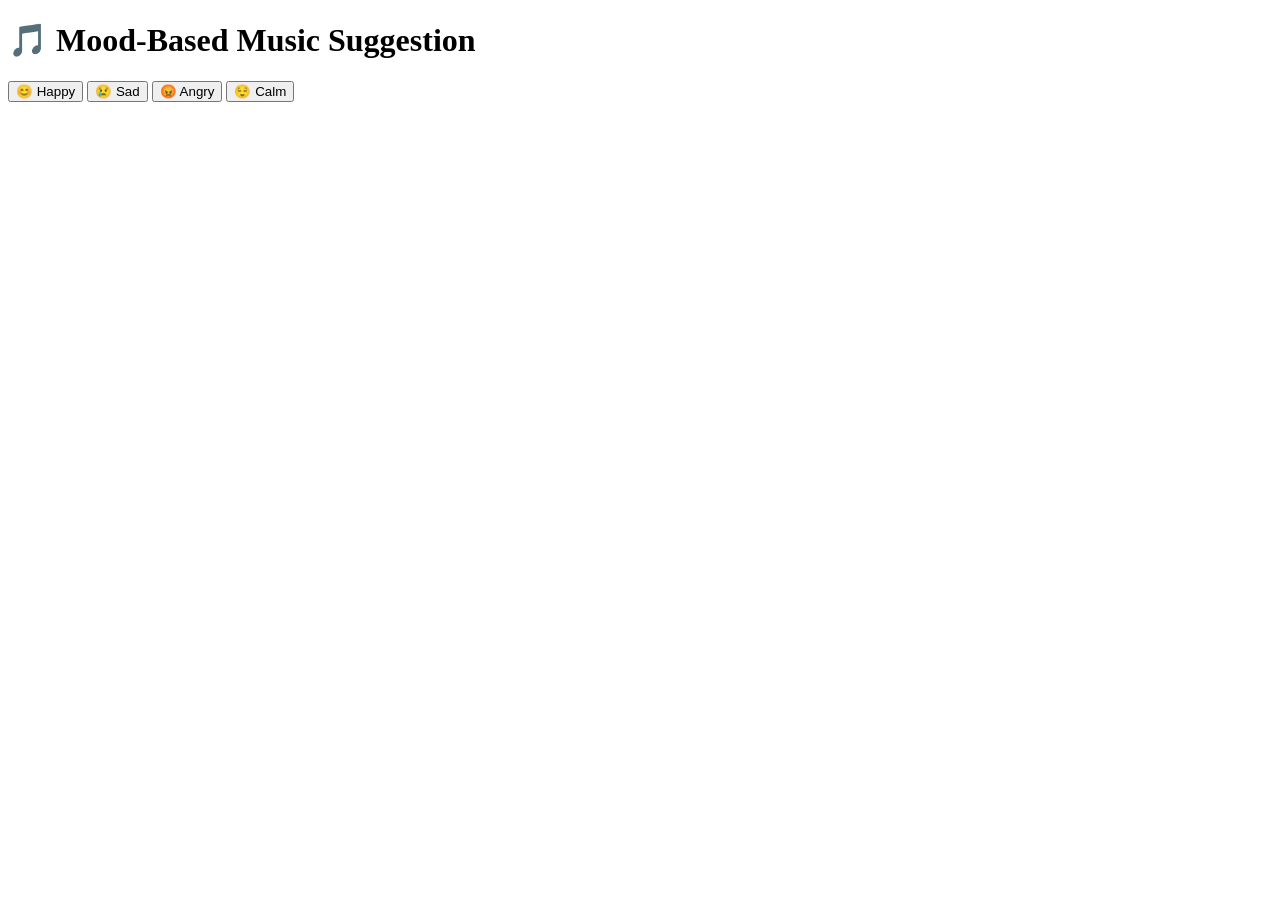
==== index.html @ 0cab302f "added index.html" ====
<!DOCTYPE html>
<html lang="en">
<head>
  <meta charset="UTF-8" />
  <meta name="viewport" content="width=device-width, initial-scale=1.0" />
  <title>Mood Music</title>
  <link rel="stylesheet" href="styles.css" />
</head>
<body>
  <div class="container">
    <h1>🎵 Mood-Based Music Suggestion</h1>
    <div class="moods">
      <button onclick="showMusic('happy')">😊 Happy</button>
      <button onclick="showMusic('sad')">😢 Sad</button>
      <button onclick="showMusic('angry')">😡 Angry</button>
      <button onclick="showMusic('calm')">😌 Calm</button>
    </div>
    <div id="musicList" class="music-list"></div>
  </div>
  <script src="script.js"></script>
</body>
</html>
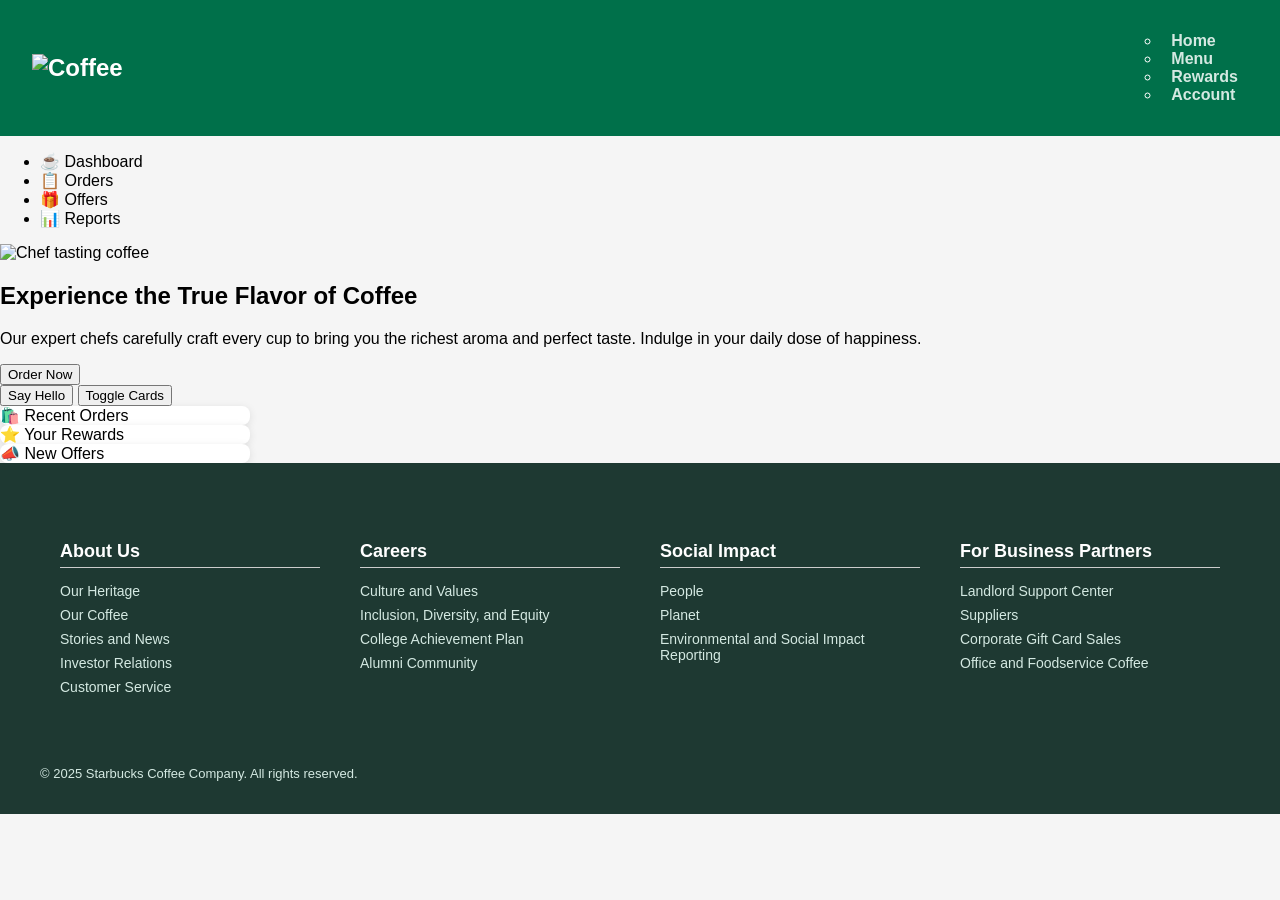
==== commit b16b6692: "upated file" ====
--- a/index.html
+++ b/index.html
@@ -2,21 +2,116 @@
 <html lang="en">
 <head>
   <meta charset="UTF-8" />
-  <meta name="viewport" content="width=device-width, initial-scale=1.0" />
-  <title>Mood Music</title>
-  <link rel="stylesheet" href="styles.css" />
+  <meta name="viewport" content="width=device-width, initial-scale=1.0"/>
+  <title>Starbucks Dashboard</title>
+  <link rel="stylesheet" href="style.css" />
+  <link href="https://fonts.googleapis.com/css2?family=Zilla+Slab:wght@400;700&display=swap" rel="stylesheet">
 </head>
 <body>
-  <div class="container">
-    <h1>🎵 Mood-Based Music Suggestion</h1>
-    <div class="moods">
-      <button onclick="showMusic('happy')">😊 Happy</button>
-      <button onclick="showMusic('sad')">😢 Sad</button>
-      <button onclick="showMusic('angry')">😡 Angry</button>
-      <button onclick="showMusic('calm')">😌 Calm</button>
+       
+   <header>
+    <div class="logo">
+        <img src="https://www.starbucks.in/assets/icon/logo.png" alt="Coffee" /></div>
+    <nav>
+      <ul>
+      <nav>
+  <ul>
+    <li><a href="index.html">Home</a></li>
+    <li><a href="menu.html">Menu</a></li>
+    <li><a href="Rewards.html">Rewards</a></li>
+    <li><a href="account.html">Account</a></li>
+  </ul>
+</nav>
+
+      </ul>
+    </nav>
+  </header>
+  </header>
+
+  <div class="main-container">
+    <aside>
+      <ul>
+        <li>☕ Dashboard</li>
+        <li>📋 Orders</li>
+        <li>🎁 Offers</li>
+        <li>📊 Reports</li>
+      </ul>
+    </aside>
+
+    <main>
+      <!-- Hero Section -->
+     
+      <!-- Hero Section -->
+
+ <section class="hero">
+  <div class="hero-image">
+    <img src="https://images.unsplash.com/photo-1509042239860-f550ce710b93?auto=format&fit=crop&w=600&q=80" alt="Chef tasting coffee" />
+  </div>
+  <div class="hero-text">
+    <h1>Experience the True Flavor of Coffee</h1>
+    <p>Our expert chefs carefully craft every cup to bring you the richest aroma and perfect taste. Indulge in your daily dose of happiness.</p>
+    <button>Order Now</button>
+  </div>
+</section>
+
+
+
+
+
+      <!-- Buttons -->
+      <div class="button-container">
+        <button onclick="greetUser()">Say Hello</button>
+        <button onclick="toggleCards()">Toggle Cards</button>
+      </div>
+
+      <!-- Cards -->
+      <div class="cards">
+        <div class="card">🛍️ Recent Orders</div>
+        <div class="card">⭐ Your Rewards</div>
+        <div class="card">📣 New Offers</div>
+      </div>
+    </main>
+  </div>
+   <footer class="starbucks-footer">
+  <div class="footer-container">
+    <div class="footer-column">
+      <h3>About Us</h3>
+      <p>Our Heritage</p>
+      <p>Our Coffee</p>
+      <p>Stories and News</p>
+      <p>Investor Relations</p>
+      <p>Customer Service</p>
     </div>
-    <div id="musicList" class="music-list"></div>
+
+    <div class="footer-column">
+      <h3>Careers</h3>
+      <p>Culture and Values</p>
+      <p>Inclusion, Diversity, and Equity</p>
+      <p>College Achievement Plan</p>
+      <p>Alumni Community</p>
+    </div>
+
+    <div class="footer-column">
+      <h3>Social Impact</h3>
+      <p>People</p>
+      <p>Planet</p>
+      <p>Environmental and Social Impact Reporting</p>
+    </div>
+
+    <div class="footer-column">
+      <h3>For Business Partners</h3>
+      <p>Landlord Support Center</p>
+      <p>Suppliers</p>
+      <p>Corporate Gift Card Sales</p>
+      <p>Office and Foodservice Coffee</p>
+    </div>
+
+
+  <div class="footer-bottom">
+    <p>© 2025 Starbucks Coffee Company. All rights reserved.</p>
   </div>
+
+</footer>
   <script src="script.js"></script>
 </body>
-</html>
+</html>
--- a/style.css
+++ b/style.css
@@ -0,0 +1,192 @@
+body {
+  font-family: Arial, sans-serif;
+  margin: 0;
+  background: #f5f5f5;
+}
+
+header {
+  background-color: #00704A;
+  color: white;
+  padding: 1rem 2rem;
+  display: flex;
+  justify-content: space-between;
+  align-items: center;
+}
+
+header .logo {
+  font-size: 1.5rem;
+  font-weight: bold;
+}
+
+header nav a {
+  margin: 0 10px;
+  text-decoration: none;
+  color: #d4e9e2;
+  font-weight: bold;
+  transition: color 0.3s;
+}
+
+header nav a:hover {
+  color: #ffffff;
+  border-bottom: 2px solid #ffffff;
+}
+
+.search {
+  padding: 5px 10px;
+  font-size: 16px;
+}
+
+.section {
+  padding: 20px;
+}
+
+h2 {
+  margin-bottom: 10px;
+  color: #333;
+}
+
+.card-row {
+  display: flex;
+  justify-content: center;
+  flex-wrap: wrap;
+  gap: 20px;
+}
+
+.card {
+  background: white;
+  border-radius: 8px;
+  width: 250px;
+  box-shadow: 0 2px 8px rgba(0, 0, 0, 0.1);
+  overflow: hidden;
+}
+
+.card img {
+  width: 100%;
+  height: 150px;
+  object-fit: cover;
+}
+
+.card-content {
+  padding: 15px;
+}
+
+.card-content h3 {
+  margin: 0 0 10px;
+  font-size: 18px;
+}
+
+.card-content p {
+  font-size: 14px;
+  color: #666;
+}
+
+.add-button {
+  background: #00754a;
+  color: white;
+  border: none;
+  padding: 10px 15px;
+  margin: 10px 0;
+  border-radius: 5px;
+  cursor: pointer;
+  width: 100%;
+}
+
+.add-button:hover {
+  background: #005c38;
+}
+
+.starbucks-footer {
+  background-color: #1e3932;
+  color: #fff;
+  padding: 40px 20px 20px;
+  font-family: 'Segoe UI', sans-serif;
+}
+
+.footer-container {
+  display: flex;
+  flex-wrap: wrap;
+  justify-content: space-between;
+  max-width: 1200px;
+  margin: auto;
+}
+
+.footer-column {
+  flex: 1 1 200px;
+  margin: 20px;
+}
+
+.footer-column h3 {
+  font-size: 18px;
+  margin-bottom: 15px;
+  color: #ffffff;
+  border-bottom: 1px solid #ccc;
+  padding-bottom: 5px;
+}
+
+.footer-column p {
+  margin: 8px 0;
+  font-size: 14px;
+  color: #d4e9e2;
+  cursor: pointer;
+}
+
+.footer-column p:hover {
+  text-decoration: underline;
+}
+
+.social-icons a img {
+  width: 30px;
+  margin-right: 10px;
+  border-radius: 5px;
+}
+
+.store-link {
+  display: inline-block;
+  margin-top: 10px;
+  color: #d4e9e2;
+  background-color: #00754a;
+  padding: 6px 12px;
+  text-decoration: none;
+  border-radius: 4px;
+  font-size: 14px;
+}
+
+.store-link:hover {
+  background-color: #00573f;
+}
+
+.footer-bottom {
+  text-align: center;
+  margin-top: 30px;
+  font-size: 13px;
+  color: #d4e9e2;
+}
+
+.toast {
+  visibility: hidden;
+  min-width: 250px;
+  background-color: #00754a;
+  color: white;
+  text-align: center;
+  border-radius: 8px;
+  padding: 16px;
+  position: fixed;
+  z-index: 1000;
+  left: 50%;
+  bottom: 30px;
+  transform: translateX(-50%);
+  font-size: 16px;
+  opacity: 0;
+  transition: opacity 0.5s, bottom 0.5s;
+}
+
+.toast.show {
+  visibility: visible;
+  opacity: 1;
+  bottom: 50px;
+}
+.add-button:disabled {
+  background-color: #888;
+  color: #eee;
+  cursor: not-allowed;
+}
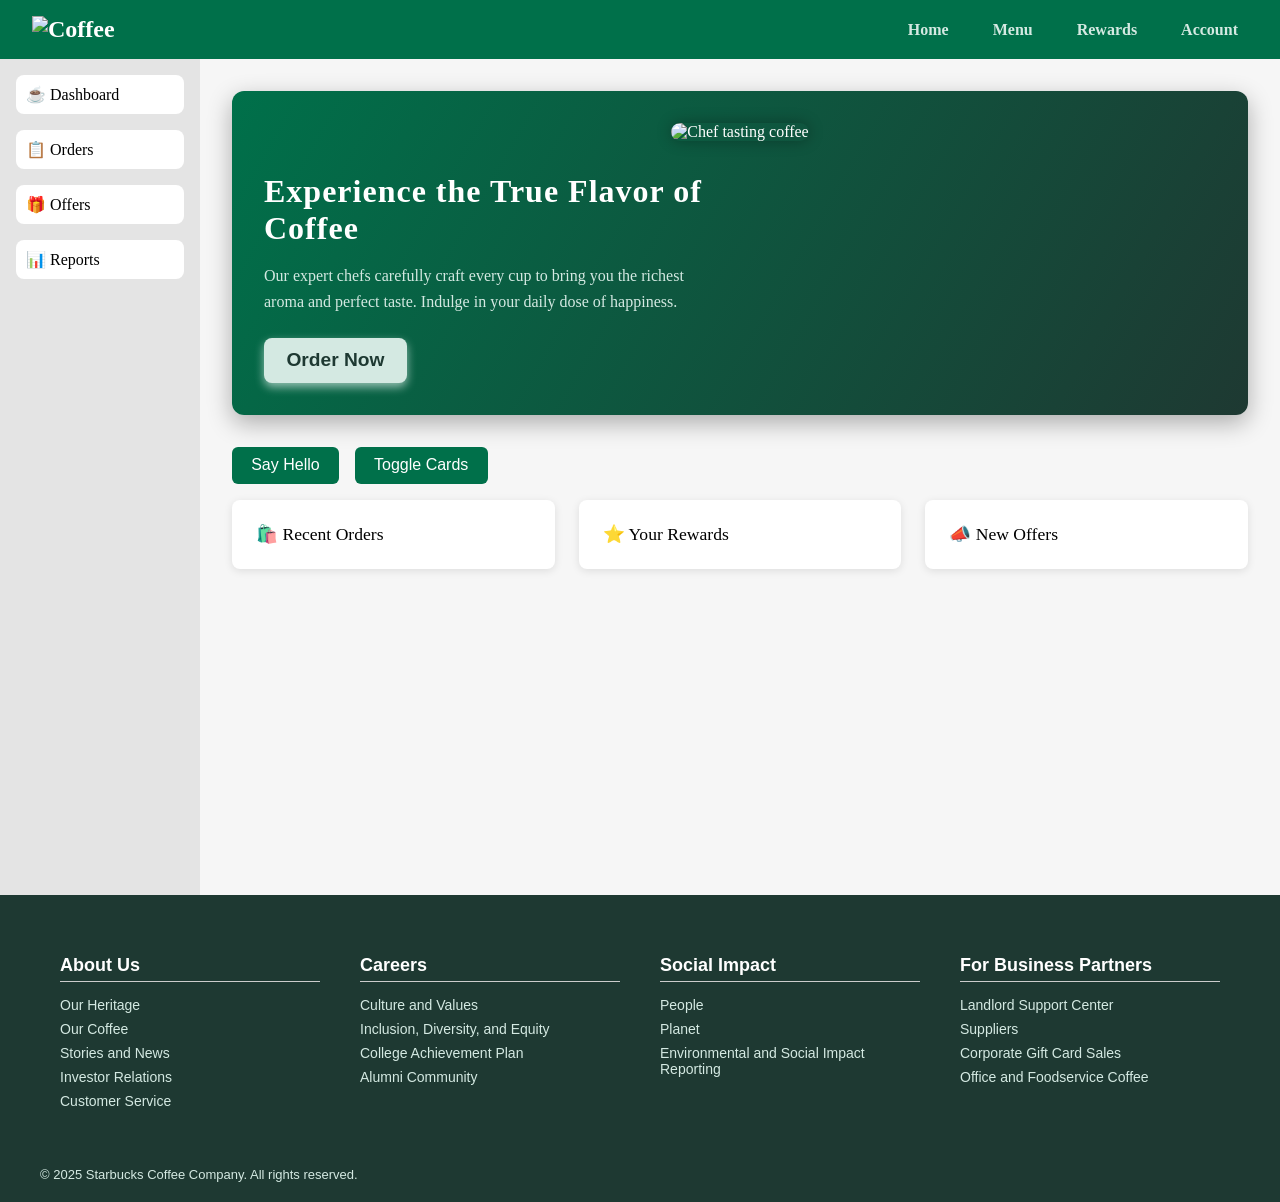
==== commit 1b0cb025: "Merge branch 'kishy-ui-design' into sonimusic" ====
--- a/index.html
+++ b/index.html
@@ -1,3 +1,4 @@
+
 <!DOCTYPE html>
 <html lang="en">
 <head>
@@ -114,4 +115,5 @@
 </footer>
   <script src="script.js"></script>
 </body>
-</html>+</html>
+
--- a/style.css
+++ b/style.css
@@ -1,4 +1,363 @@
+ /* Reset */
+* {
+  margin: 0;
+  padding: 0;
+  box-sizing: border-box;
+}
+
+/* Fonts */
 body {
+
+  font-family: 'Zilla Slab', serif;
+  background: #f6f6f6;
+}
+
+/* Header */
+header {
+  background-color: #00704A;
+  color: white;
+  padding: 1rem 2rem;
+  display: flex;
+  justify-content: space-between;
+  align-items: center;
+}
+
+header .logo {
+  font-size: 1.5rem;
+  font-weight: bold;
+}
+
+header nav ul {
+  list-style: none;
+  display: flex;
+  gap: 1.5rem;
+}
+
+header nav ul li {
+  cursor: pointer;
+}
+
+/* Layout */
+.main-container {
+  display: flex;
+}
+
+/* Sidebar */
+aside {
+  width: 200px;
+  background-color: #e4e4e4;
+  padding: 1rem;
+  height: calc(100vh - 64px);
+}
+
+aside ul {
+  list-style: none;
+  display: flex;
+  flex-direction: column;
+  gap: 1rem;
+}
+
+aside ul li {
+  padding: 10px;
+  background: white;
+  border-radius: 8px;
+  cursor: pointer;
+  transition: background 0.3s;
+}
+
+aside ul li:hover {
+  background-color: #cfcfcf;
+}
+
+aside ul li.active {
+  background-color: #00704A;
+  color: white;
+}
+
+/* Main */
+main {
+  flex: 1;
+  padding: 2rem;
+}
+
+/* Hero */
+.hero {
+  display: flex;
+  justify-content: space-between;
+  align-items: center;
+  background: linear-gradient(120deg, #00704A, #1e3932);
+  color: white;
+  padding: 3rem;
+  border-radius: 12px;
+  margin-bottom: 2rem;
+}
+
+.hero-text h1 {
+  font-size: 2.5rem;
+  margin-bottom: 1rem;
+}
+
+.hero-text p {
+  font-size: 1.2rem;
+  margin-bottom: 1.5rem;
+}
+
+.hero button {
+  background-color: #d4e9e2;
+  color: #1e3932;
+  border: none;
+  padding: 0.8rem 1.5rem;
+  font-weight: bold;
+  border-radius: 8px;
+  cursor: pointer;
+  transition: background 0.3s;
+}
+
+.hero button:hover {
+  background-color: #b3cec2;
+}
+
+.hero-image img {
+  width: 200px;
+  border-radius: 50%;
+  box-shadow: 0 0 20px rgba(0, 0, 0, 0.2);
+}
+
+/* Buttons */
+.button-container {
+  margin: 1rem 0;
+  display: flex;
+  gap: 1rem;
+}
+
+button {
+  padding: 0.6rem 1.2rem;
+  background-color: #00704A;
+  color: white;
+  border: none;
+  border-radius: 6px;
+  cursor: pointer;
+  font-size: 1rem;
+  transition: background 0.3s;
+}
+
+button:hover {
+  background-color: #005e3c;
+}
+
+/* Cards */
+.cards {
+  display: flex;
+  gap: 1.5rem;
+  margin-top: 1rem;
+}
+
+.card {
+  background-color: white;
+  padding: 1.5rem;
+  border-radius: 10px;
+  flex: 1;
+  box-shadow: 0 4px 8px rgba(0,0,0,0.05);
+  font-size: 1.1rem;
+}
+
+nav a {
+  text-decoration: none;
+  color: #d4e9e2; /* light greenish-white */
+  font-weight: bold;
+  transition: color 0.3s;
+}
+
+nav a:hover {
+  color: #ffffff; /* bright white on hover */
+  border-bottom: 2px solid #ffffff;
+}
+.starbucks-footer {
+  background-color: #1e3932;
+  color: #fff;
+  padding: 40px 20px 20px;
+  font-family: 'Segoe UI', sans-serif;
+}
+
+.footer-container {
+  display: flex;
+  flex-wrap: wrap;
+  justify-content: space-between;
+  max-width: 1200px;
+  margin: auto;
+}
+
+.footer-column {
+  flex: 1 1 200px;
+  margin: 20px;
+}
+
+.footer-column h3 {
+  font-size: 18px;
+  margin-bottom: 15px;
+  color: #ffffff;
+  border-bottom: 1px solid #ccc;
+  padding-bottom: 5px;
+}
+
+.footer-column p {
+  margin: 8px 0;
+  font-size: 14px;
+  color: #d4e9e2;
+  cursor: pointer;
+}
+
+.footer-column p:hover {
+  text-decoration: underline;
+}
+
+.social-icons a img {
+  width: 30px;
+  margin-right: 10px;
+  border-radius: 5px;
+}
+
+.store-link {
+  display: inline-block;
+  margin-top: 10px;
+  color: #d4e9e2;
+  background-color: #00754a;
+  padding: 6px 12px;
+  text-decoration: none;
+  border-radius: 4px;
+  font-size: 14px;
+}
+
+.store-link:hover {
+  background-color: #00573f;
+}
+
+.footer-bottom {
+  text-align: center;
+  margin-top: 30px;
+  font-size: 13px;
+  color: #d4e9e2;
+}
+  .hero {
+  display: flex;
+  justify-content: center;
+  align-items: center;
+  background: linear-gradient(120deg, #00704A, #1e3932);
+  color: white;
+  padding: 4rem 3rem;
+  border-radius: 15px;
+  gap: 3rem;
+  flex-wrap: wrap;
+  box-shadow: 0 8px 24px rgba(0, 0, 0, 0.3);
+}
+
+.hero-image {
+  flex: 1 1 600px;
+  text-align: center;
+}
+
+.hero-image img {
+  width: 100%;
+  max-width: 600px;
+  border-radius: 20px;
+  box-shadow: 0 10px 30px rgba(0, 0, 0, 0.6);
+  object-fit: cover;
+  transition: transform 0.3s ease;
+}
+
+.hero-image img:hover {
+  transform: scale(1.05);
+}
+
+.hero-text {
+  flex: 1 1 400px;
+  max-width: 450px;
+}
+
+.hero-text h1 {
+  font-size: 3rem;
+  margin-bottom: 1rem;
+  font-weight: 700;
+  letter-spacing: 1px;
+}
+
+.hero-text p {
+  font-size: 1.3rem;
+  margin-bottom: 2rem;
+  line-height: 1.6;
+  color: #d4e9e2;
+}
+
+.hero button {
+  background-color: #d4e9e2;
+  color: #1e3932;
+  border: none;
+  padding: 1rem 2rem;
+  font-weight: 700;
+  font-size: 1.2rem;
+  border-radius: 10px;
+  cursor: pointer;
+  transition: background 0.3s ease, transform 0.2s ease;
+  box-shadow: 0 4px 10px rgba(212, 233, 226, 0.7);
+}
+
+.hero button:hover {
+  background-color: #b3cec2;
+  transform: scale(1.05);
+}
+
+.hero {
+  display: flex;
+  justify-content: space-between;
+  align-items: center;
+  background: linear-gradient(120deg, #00704A, #1e3932);
+  color: white;
+  padding: 2rem 2rem;        /* Thoda kam padding */
+  border-radius: 12px;
+  margin-bottom: 2rem;
+  gap: 2rem;                 /* Thoda gap increase */
+}
+
+.hero-image img {
+  width: 280px;              /* Thoda bada kiya image */
+  border-radius: 12px;
+  box-shadow: 0 0 15px rgba(0, 0, 0, 0.3);
+}
+
+.hero-text {
+  max-width: 450px;          /* Text area thoda chhota kiya */
+}
+
+.hero-text h1 {
+  font-size: 2rem;           /* Thoda chhota heading */
+  margin-bottom: 1rem;
+}
+
+.hero-text p {
+  font-size: 1rem;           /* Text thoda chhota */
+  margin-bottom: 1.5rem;
+}
+
+.hero-text button {
+  background-color: #d4e9e2;
+  color: #1e3932;
+  border: none;
+  padding: 0.7rem 1.4rem;
+  font-weight: bold;
+  border-radius: 8px;
+  cursor: pointer;
+  transition: background 0.3s;
+}
+
+.hero-text button:hover {
+  background-color: #b3cec2;
+}
+.hero-small-image img {
+  width: 150px;  /* Pehle 100px tha, ab 150px */
+  height: auto;
+  border-radius: 8px;
+  box-shadow: 0 0 5px rgba(0,0,0,0.2);
+=======
   font-family: Arial, sans-serif;
   margin: 0;
   background: #f5f5f5;
@@ -189,4 +548,5 @@
   background-color: #888;
   color: #eee;
   cursor: not-allowed;
-}
+
+}
